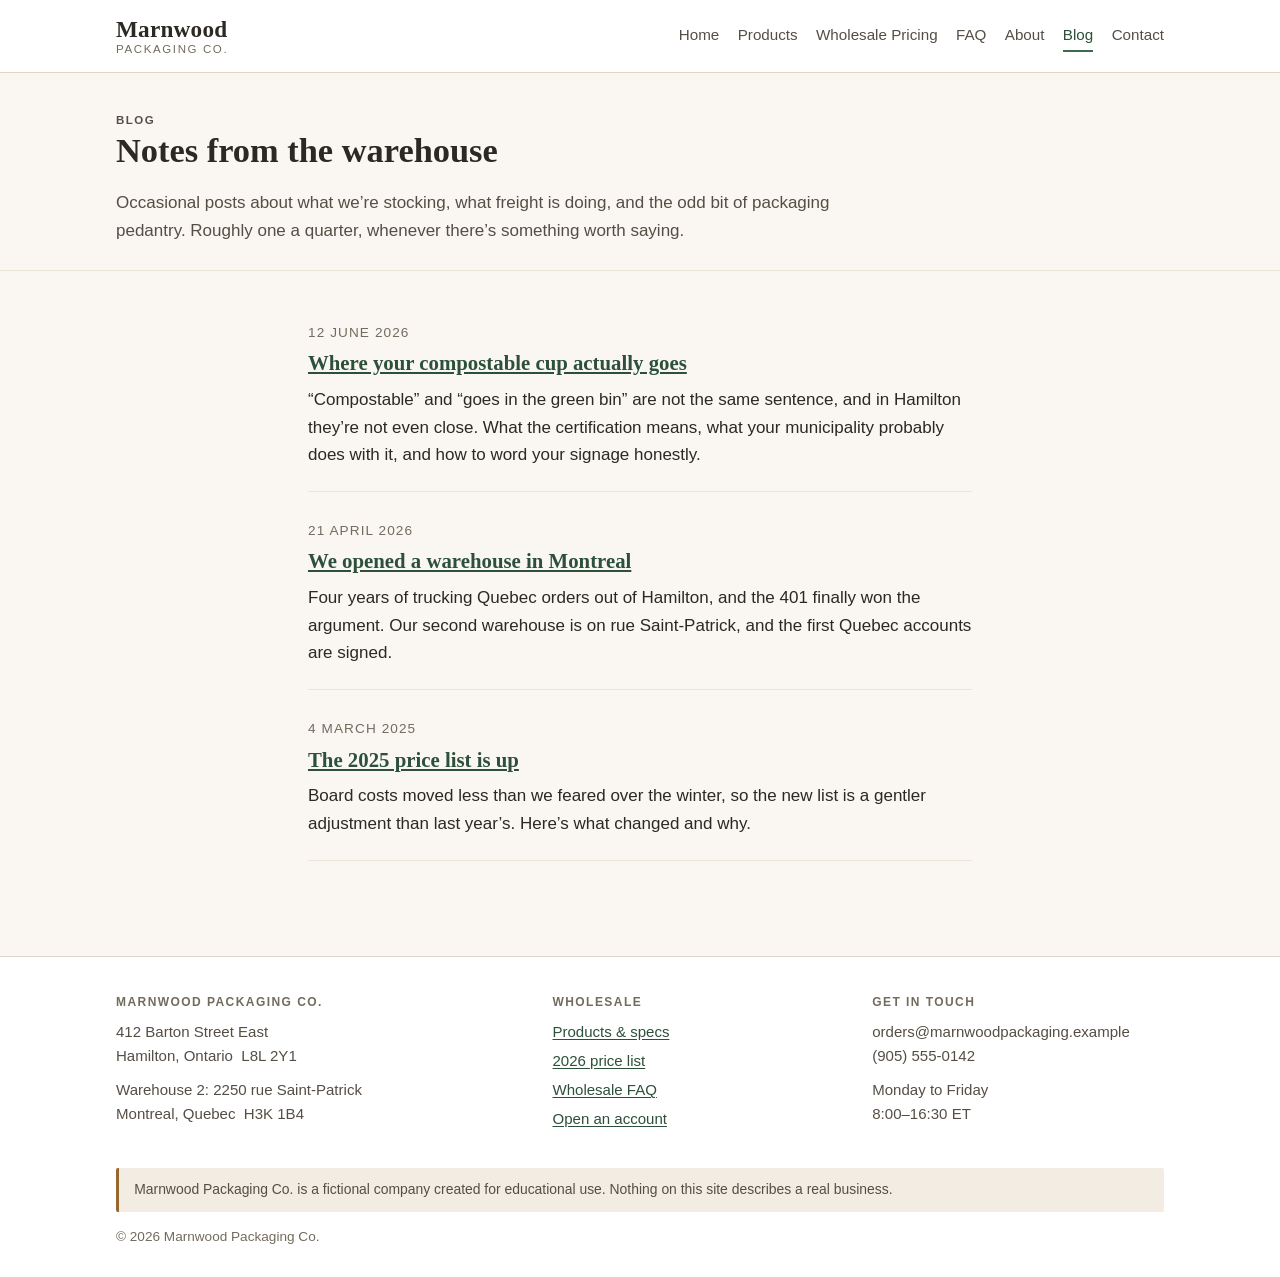
==== blog/index.html @ 463bfa5f "Add Marnwood Packaging Co. static site with planted verification traps Fictional Canadian SME market" ====
<!DOCTYPE html>
<html lang="en">
<head>
<meta charset="utf-8">
<meta name="viewport" content="width=device-width, initial-scale=1">
<meta name="robots" content="noindex, nofollow">
<title>Blog — Marnwood Packaging Co.</title>
<meta name="description" content="Notes from the warehouse: price changes, the Montreal move, and what actually happens to a compostable cup.">
<link rel="stylesheet" href="../style.css">
</head>
<body>
<a class="skip-link" href="#main">Skip to content</a>

<header class="site-header">
  <div class="wrap header-inner">
    <a class="brand" href="../index.html">
      <span class="brand-mark">Marnwood</span>
      <span class="brand-sub">Packaging Co.</span>
    </a>
    <nav class="site-nav" aria-label="Main">
      <a href="../index.html">Home</a>
      <a href="../products.html">Products</a>
      <a href="../pricing.html">Wholesale Pricing</a>
      <a href="../faq.html">FAQ</a>
      <a href="../about.html">About</a>
      <a href="index.html" aria-current="page">Blog</a>
      <a href="../contact.html">Contact</a>
    </nav>
  </div>
</header>

<main id="main">

<div class="page-head">
  <div class="wrap">
    <p class="eyebrow">Blog</p>
    <h1>Notes from the warehouse</h1>
    <p>Occasional posts about what we&rsquo;re stocking, what freight is doing, and the odd bit of
    packaging pedantry. Roughly one a quarter, whenever there&rsquo;s something worth saying.</p>
  </div>
</div>

<section class="section">
  <div class="wrap measure">
    <ul class="post-list">

      <li class="post-item">
        <p class="post-meta">12 June 2026</p>
        <h2><a href="green-bin-reality.html">Where your compostable cup actually goes</a></h2>
        <p>&ldquo;Compostable&rdquo; and &ldquo;goes in the green bin&rdquo; are not the same sentence, and
        in Hamilton they&rsquo;re not even close. What the certification means, what your municipality
        probably does with it, and how to word your signage honestly.</p>
      </li>

      <li class="post-item">
        <p class="post-meta">21 April 2026</p>
        <h2><a href="montreal-warehouse.html">We opened a warehouse in Montreal</a></h2>
        <p>Four years of trucking Quebec orders out of Hamilton, and the 401 finally won the argument.
        Our second warehouse is on rue Saint-Patrick, and the first Quebec accounts are signed.</p>
      </li>

      <li class="post-item">
        <p class="post-meta">4 March 2025</p>
        <h2><a href="2025-price-list.html">The 2025 price list is up</a></h2>
        <p>Board costs moved less than we feared over the winter, so the new list is a gentler adjustment
        than last year&rsquo;s. Here&rsquo;s what changed and why.</p>
      </li>

    </ul>
  </div>
</section>

</main>

<footer class="site-footer">
  <div class="wrap">
    <div class="footer-cols">
      <div>
        <h2>Marnwood Packaging Co.</h2>
        <p>412 Barton Street East<br>Hamilton, Ontario&nbsp; L8L 2Y1</p>
        <p>Warehouse 2: 2250 rue Saint-Patrick<br>Montreal, Quebec&nbsp; H3K 1B4</p>
      </div>
      <div>
        <h2>Wholesale</h2>
        <ul>
          <li><a href="../products.html">Products &amp; specs</a></li>
          <li><a href="../pricing.html">2026 price list</a></li>
          <li><a href="../faq.html">Wholesale FAQ</a></li>
          <li><a href="../contact.html">Open an account</a></li>
        </ul>
      </div>
      <div>
        <h2>Get in touch</h2>
        <p>orders@marnwoodpackaging.example<br>(905) 555&#8209;0142</p>
        <p>Monday to Friday<br>8:00&ndash;16:30 ET</p>
      </div>
    </div>
    <p class="fiction-notice">Marnwood Packaging Co. is a fictional company created for educational use. Nothing on this site describes a real business.</p>
    <p class="copyright">&copy; 2026 Marnwood Packaging Co.</p>
  </div>
</footer>

</body>
</html>
---- style.css ----
/* Marnwood Packaging Co. — single stylesheet, no build step, no dependencies. */

:root {
  --bg:          #faf7f2;
  --surface:     #ffffff;
  --surface-alt: #f2ece2;
  --ink:         #2c2822;
  --ink-soft:    #554e44;
  --ink-mute:    #736b5d;
  --rule:        #ded5c6;
  --rule-soft:   #ebe4d8;
  --green:       #3d6b4d;
  --green-dark:  #2c5039;
  --kraft:       #96682f;
  --maxw:        68rem;
}

*, *::before, *::after { box-sizing: border-box; }

html { -webkit-text-size-adjust: 100%; }

body {
  margin: 0;
  background: var(--bg);
  color: var(--ink);
  font-family: -apple-system, BlinkMacSystemFont, "Segoe UI", Roboto, Helvetica, Arial, sans-serif;
  font-size: 17px;
  line-height: 1.62;
}

h1, h2, h3, h4 {
  font-family: Georgia, "Iowan Old Style", "Times New Roman", serif;
  font-weight: 600;
  line-height: 1.22;
  color: var(--ink);
  margin: 0 0 0.5em;
}

h1 { font-size: 2.15rem; }
h2 { font-size: 1.5rem; margin-top: 2.4rem; }
h3 { font-size: 1.15rem; margin-top: 1.8rem; }

p, ul, ol, dl { margin: 0 0 1.05rem; }
ul, ol { padding-left: 1.25rem; }
li { margin-bottom: 0.35rem; }

a { color: var(--green-dark); text-decoration: underline; text-underline-offset: 2px; }
a:hover { color: var(--kraft); }

.wrap { max-width: var(--maxw); margin: 0 auto; padding: 0 1.25rem; }

.skip-link {
  position: absolute; left: -9999px; top: 0;
  background: var(--green-dark); color: #fff; padding: 0.6rem 1rem; z-index: 10;
}
.skip-link:focus { left: 0; }

/* ---------- Header ---------- */

.site-header {
  background: var(--surface);
  border-bottom: 1px solid var(--rule);
}

.header-inner {
  display: flex;
  flex-wrap: wrap;
  align-items: center;
  justify-content: space-between;
  gap: 0.75rem 1.5rem;
  padding-top: 1rem;
  padding-bottom: 1rem;
}

.brand { text-decoration: none; color: var(--ink); line-height: 1.15; display: block; }
.brand:hover { color: var(--ink); }
.brand-mark {
  display: block;
  font-family: Georgia, serif;
  font-size: 1.45rem;
  font-weight: 600;
  letter-spacing: 0.01em;
}
.brand-sub {
  display: block;
  font-size: 0.72rem;
  text-transform: uppercase;
  letter-spacing: 0.14em;
  color: var(--ink-mute);
}

.site-nav { display: flex; flex-wrap: wrap; gap: 0.35rem 1.15rem; }
.site-nav a {
  text-decoration: none;
  color: var(--ink-soft);
  font-size: 0.95rem;
  padding: 0.2rem 0;
  border-bottom: 2px solid transparent;
}
.site-nav a:hover { color: var(--green-dark); border-bottom-color: var(--green); }
.site-nav a[aria-current="page"] { color: var(--green-dark); border-bottom-color: var(--green); }

/* ---------- Sections ---------- */

main { display: block; }

.section { padding: 2.6rem 0; }
.section-alt { background: var(--surface-alt); border-top: 1px solid var(--rule-soft); border-bottom: 1px solid var(--rule-soft); }
.section-tight { padding: 1.8rem 0; }

.page-head { padding: 2.4rem 0 1.6rem; border-bottom: 1px solid var(--rule-soft); }
.page-head p { max-width: 46rem; color: var(--ink-soft); margin-bottom: 0; }

.eyebrow {
  text-transform: uppercase;
  letter-spacing: 0.13em;
  font-size: 0.72rem;
  color: var(--kraft);
  margin-bottom: 0.6rem;
  font-weight: 600;
}

.lede { font-size: 1.12rem; color: var(--ink-soft); max-width: 44rem; }

.hero { background: var(--surface); border-bottom: 1px solid var(--rule); padding: 3.2rem 0 2.8rem; }
.hero h1 { font-size: 2.5rem; max-width: 20ch; }

.measure { max-width: 44rem; }

/* ---------- Buttons ---------- */

.btn {
  display: inline-block;
  padding: 0.62rem 1.15rem;
  border-radius: 3px;
  text-decoration: none;
  font-size: 0.95rem;
  border: 1px solid var(--green-dark);
}
.btn-primary { background: var(--green-dark); color: #fff; }
.btn-primary:hover { background: var(--green); color: #fff; }
.btn-ghost { background: transparent; color: var(--green-dark); }
.btn-ghost:hover { background: var(--surface-alt); color: var(--green-dark); }
.btn-row { display: flex; flex-wrap: wrap; gap: 0.75rem; margin-top: 1.4rem; }

/* ---------- Cards & grids ---------- */

.grid { display: grid; gap: 1.25rem; }
.grid-2 { grid-template-columns: repeat(2, 1fr); }
.grid-3 { grid-template-columns: repeat(3, 1fr); }
.grid-4 { grid-template-columns: repeat(4, 1fr); }

.card {
  background: var(--surface);
  border: 1px solid var(--rule);
  border-radius: 4px;
  padding: 1.25rem 1.3rem;
}
.card h3 { margin-top: 0; }
.card p:last-child { margin-bottom: 0; }
.card-note { font-size: 0.88rem; color: var(--ink-mute); }

.stats { display: grid; grid-template-columns: repeat(4, 1fr); gap: 1.25rem; }
.stat { border-left: 3px solid var(--kraft); padding-left: 0.9rem; }
.stat-num { display: block; font-family: Georgia, serif; font-size: 1.75rem; color: var(--green-dark); }
.stat-label { display: block; font-size: 0.9rem; color: var(--ink-soft); }

.steps { counter-reset: step; display: grid; grid-template-columns: repeat(3, 1fr); gap: 1.5rem; }
.step { border-top: 3px solid var(--rule); padding-top: 0.9rem; }
.step h3 { margin-top: 0; font-size: 1.05rem; }
.step h3::before {
  counter-increment: step;
  content: counter(step);
  display: inline-block;
  width: 1.5rem; height: 1.5rem;
  margin-right: 0.5rem;
  border-radius: 50%;
  background: var(--green-dark);
  color: #fff;
  font-family: -apple-system, sans-serif;
  font-size: 0.8rem;
  text-align: center;
  line-height: 1.5rem;
}

/* ---------- Callouts ---------- */

.callout {
  background: var(--surface);
  border: 1px solid var(--rule);
  border-left: 4px solid var(--kraft);
  border-radius: 3px;
  padding: 1.15rem 1.3rem;
}
.callout h3 { margin-top: 0; }
.callout p:last-child { margin-bottom: 0; }

/* ---------- Tables ---------- */

.table-scroll { overflow-x: auto; margin: 0 0 1.4rem; }

table.data {
  width: 100%;
  border-collapse: collapse;
  background: var(--surface);
  font-size: 0.94rem;
  min-width: 34rem;
}
table.data caption {
  text-align: left;
  font-family: Georgia, serif;
  font-size: 1.05rem;
  font-weight: 600;
  padding: 0 0 0.5rem;
}
table.data th, table.data td {
  border: 1px solid var(--rule);
  padding: 0.55rem 0.7rem;
  text-align: left;
  vertical-align: top;
}
table.data thead th { background: var(--surface-alt); font-size: 0.85rem; letter-spacing: 0.02em; }
table.data tbody th { font-weight: 600; }
table.data td.num, table.data th.num { text-align: right; white-space: nowrap; }
table.data tbody tr:nth-child(even) td { background: #fbf9f5; }

.table-note { font-size: 0.9rem; color: var(--ink-mute); margin-top: -0.7rem; }

/* ---------- FAQ ---------- */

.faq-nav { background: var(--surface); border: 1px solid var(--rule); border-radius: 4px; padding: 1.1rem 1.3rem; }
.faq-nav ul { columns: 2; column-gap: 2rem; margin-bottom: 0; padding-left: 1.1rem; }
.faq-nav li { break-inside: avoid; font-size: 0.93rem; }

.faq-group { margin-top: 2.4rem; }
.faq-item { border-bottom: 1px solid var(--rule-soft); padding-bottom: 1.1rem; margin-bottom: 1.1rem; }
.faq-item:last-child { border-bottom: 0; }
.faq-item h3 { margin-top: 0; font-size: 1.08rem; }
.faq-item p:last-child { margin-bottom: 0; }

/* ---------- Forms ---------- */

.form-grid { display: grid; grid-template-columns: repeat(2, 1fr); gap: 1.1rem; }
.field { display: flex; flex-direction: column; }
.field-full { grid-column: 1 / -1; }
.field label { font-size: 0.9rem; font-weight: 600; margin-bottom: 0.3rem; }
.field .hint { font-size: 0.83rem; color: var(--ink-mute); margin: 0.3rem 0 0; }

input[type="text"], input[type="email"], input[type="tel"], select, textarea {
  font: inherit;
  font-size: 0.95rem;
  color: var(--ink);
  background: var(--surface);
  border: 1px solid var(--rule);
  border-radius: 3px;
  padding: 0.55rem 0.65rem;
  width: 100%;
}
textarea { min-height: 9rem; resize: vertical; }
input:focus, select:focus, textarea:focus { outline: 2px solid var(--green); outline-offset: 1px; }

.checkbox-row { display: flex; align-items: flex-start; gap: 0.55rem; grid-column: 1 / -1; }
.checkbox-row label { font-weight: 400; font-size: 0.95rem; margin: 0; }
.checkbox-row input { margin-top: 0.4rem; }

fieldset { border: 1px solid var(--rule); border-radius: 4px; padding: 1.2rem 1.3rem 1.4rem; margin: 0 0 1.5rem; background: var(--surface); }
legend { font-family: Georgia, serif; font-weight: 600; padding: 0 0.4rem; }

/* ---------- Blog ---------- */

.post-list { list-style: none; padding: 0; margin: 0; }
.post-item { border-bottom: 1px solid var(--rule-soft); padding: 1.4rem 0; }
.post-item:first-child { padding-top: 0.6rem; }
.post-item h2 { margin-top: 0; font-size: 1.3rem; }
.post-item p:last-child { margin-bottom: 0; }

.post-meta { font-size: 0.85rem; color: var(--ink-mute); text-transform: uppercase; letter-spacing: 0.08em; margin-bottom: 0.4rem; }

.prose { max-width: 40rem; }
.prose h2 { font-size: 1.25rem; }

.back-link { font-size: 0.92rem; }

/* ---------- Footer ---------- */

.site-footer {
  background: var(--surface);
  border-top: 1px solid var(--rule);
  margin-top: 3rem;
  padding: 2.4rem 0 1.8rem;
  font-size: 0.94rem;
  color: var(--ink-soft);
}
.footer-cols { display: grid; grid-template-columns: 1.4fr 1fr 1fr; gap: 1.75rem; }
.footer-cols h2 {
  font-family: -apple-system, sans-serif;
  font-size: 0.75rem;
  text-transform: uppercase;
  letter-spacing: 0.12em;
  color: var(--ink-mute);
  margin: 0 0 0.6rem;
}
.footer-cols ul { list-style: none; padding: 0; margin: 0; }
.footer-cols li { margin-bottom: 0.3rem; }
.footer-cols p { margin-bottom: 0.6rem; }

.fiction-notice {
  margin: 2rem 0 0.9rem;
  padding: 0.7rem 0.95rem;
  background: var(--surface-alt);
  border-left: 3px solid var(--kraft);
  border-radius: 2px;
  font-size: 0.87rem;
  line-height: 1.5;
  color: var(--ink-soft);
}

.copyright { font-size: 0.85rem; color: var(--ink-mute); margin: 0; }

/* ---------- Responsive ---------- */

@media (max-width: 62rem) {
  .grid-4 { grid-template-columns: repeat(2, 1fr); }
  .stats { grid-template-columns: repeat(2, 1fr); }
}

@media (max-width: 46rem) {
  body { font-size: 16px; }
  h1 { font-size: 1.8rem; }
  .hero h1 { font-size: 2rem; }
  .grid-2, .grid-3, .grid-4 { grid-template-columns: 1fr; }
  .steps { grid-template-columns: 1fr; }
  .footer-cols { grid-template-columns: 1fr; }
  .form-grid { grid-template-columns: 1fr; }
  .faq-nav ul { columns: 1; }
  .header-inner { flex-direction: column; align-items: flex-start; }
}
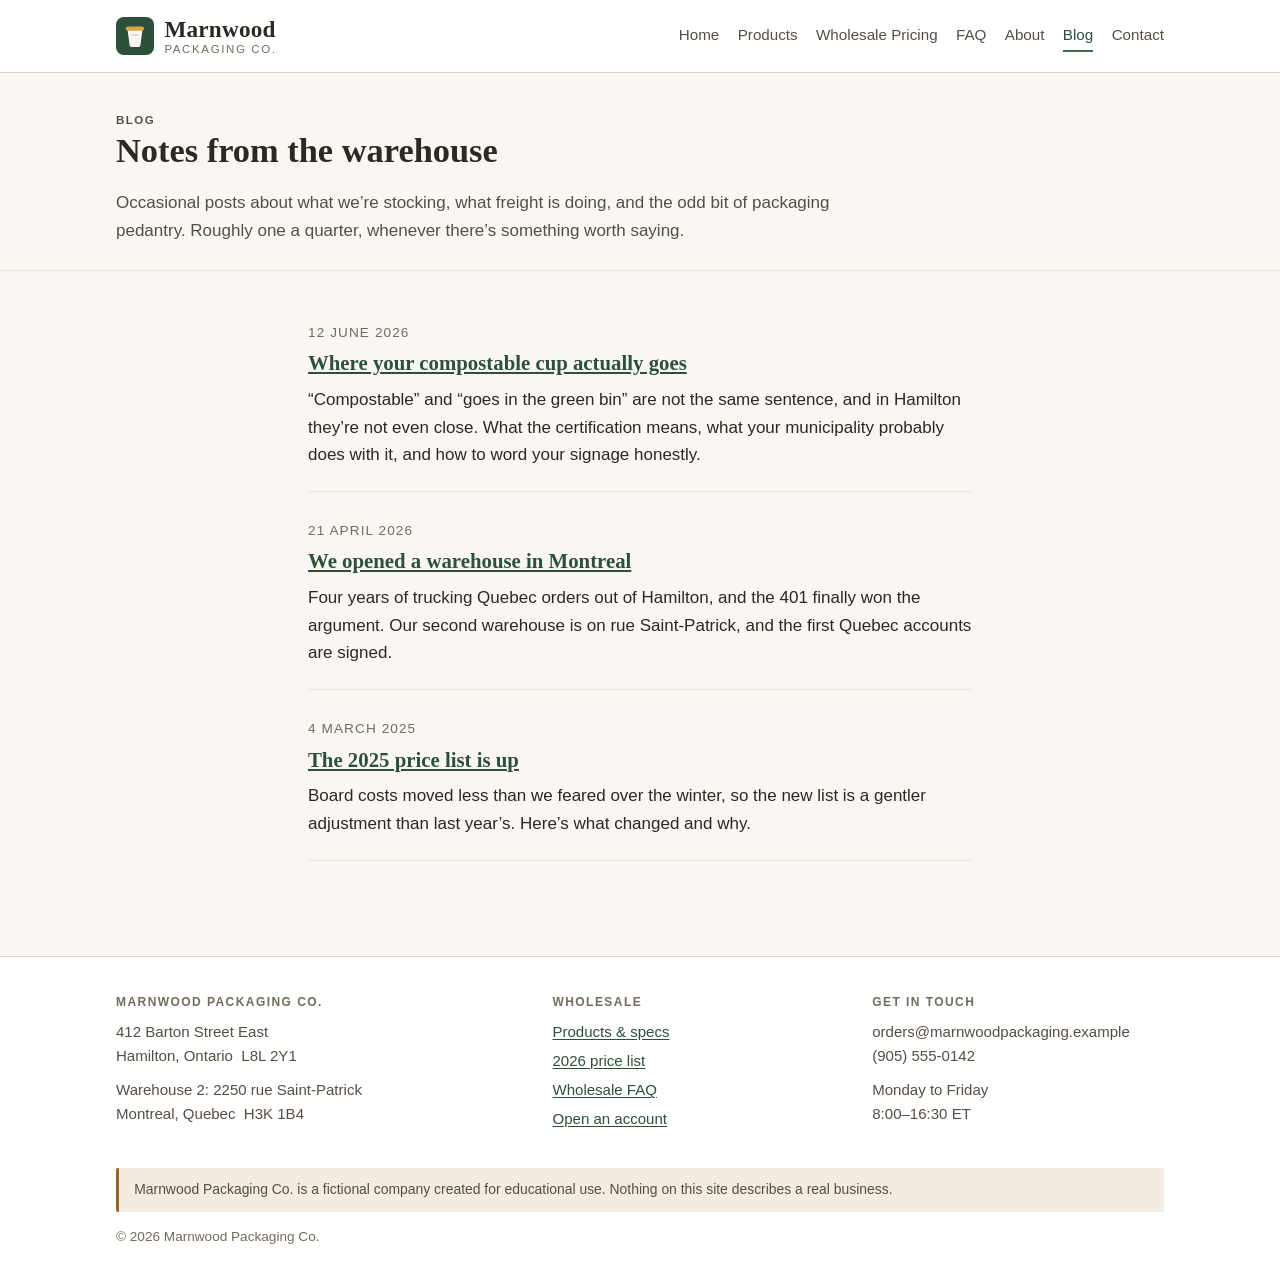
==== commit c3e52afd: "Add imagery: product line drawings, logo mark, and licensed photography Original SVG artwork: logo/f" ====
--- a/blog/index.html
+++ b/blog/index.html
@@ -7,6 +7,7 @@
 <title>Blog — Marnwood Packaging Co.</title>
 <meta name="description" content="Notes from the warehouse: price changes, the Montreal move, and what actually happens to a compostable cup.">
 <link rel="stylesheet" href="../style.css">
+<link rel="icon" href="../assets/favicon.svg" type="image/svg+xml">
 </head>
 <body>
 <a class="skip-link" href="#main">Skip to content</a>
@@ -14,8 +15,11 @@
 <header class="site-header">
   <div class="wrap header-inner">
     <a class="brand" href="../index.html">
-      <span class="brand-mark">Marnwood</span>
-      <span class="brand-sub">Packaging Co.</span>
+      <img class="brand-logo" src="../assets/mark.svg" alt="" width="38" height="38">
+      <span class="brand-text">
+        <span class="brand-mark">Marnwood</span>
+        <span class="brand-sub">Packaging Co.</span>
+      </span>
     </a>
     <nav class="site-nav" aria-label="Main">
       <a href="../index.html">Home</a>
--- a/style.css
+++ b/style.css
@@ -335,3 +335,79 @@
   .faq-nav ul { columns: 1; }
   .header-inner { flex-direction: column; align-items: flex-start; }
 }
+
+/* ================= Imagery ================= */
+
+.brand { display: flex; align-items: center; gap: 0.65rem; }
+.brand-logo { width: 38px; height: 38px; flex: none; display: block; }
+.brand-text { display: block; }
+
+/* Product line drawings */
+.card-media { padding: 0; overflow: hidden; display: flex; flex-direction: column; }
+.product-art {
+  display: block; width: 100%; height: auto;
+  background: #fdfbf7;
+  border-bottom: 1px solid var(--rule);
+}
+.card-body { padding: 1.1rem 1.3rem 1.25rem; }
+.card-body h3 { margin-top: 0; }
+.card-body p:last-child { margin-bottom: 0; }
+
+.product-head {
+  display: grid;
+  grid-template-columns: 1fr 290px;
+  gap: 1.9rem;
+  align-items: start;
+  margin-bottom: 1.5rem;
+}
+.product-head > p { margin-bottom: 0; }
+.product-head img {
+  width: 100%; height: auto;
+  background: #fdfbf7;
+  border: 1px solid var(--rule);
+  border-radius: 4px;
+}
+
+/* Certification badges */
+.badge-row { display: flex; flex-wrap: wrap; gap: 1.1rem 2rem; margin: 0 0 1.5rem; }
+.badge { display: flex; align-items: center; gap: 0.65rem; }
+.badge img { width: 46px; height: 46px; flex: none; }
+.badge strong { display: block; font-size: 0.92rem; color: var(--ink); }
+.badge span { display: block; font-size: 0.82rem; color: var(--ink-mute); }
+
+/* Photographs */
+.photo-figure { margin: 0 0 1.5rem; }
+.photo-figure img {
+  width: 100%; height: auto; display: block;
+  border: 1px solid var(--rule);
+  border-radius: 4px;
+}
+.photo-figure figcaption {
+  font-size: 0.82rem;
+  line-height: 1.5;
+  color: var(--ink-mute);
+  margin-top: 0.5rem;
+}
+.photo-figure figcaption a { color: var(--ink-mute); }
+
+.photo-inset { float: right; width: 300px; margin: 0.3rem 0 1.2rem 1.8rem; }
+
+/* Kraft paper band */
+.kraft-band {
+  background-color: #e9d9bb;
+  background-image: url('assets/img/kraft-texture.jpg');
+  background-size: 300px auto;
+  border-top: 1px solid var(--rule);
+  border-bottom: 1px solid var(--rule);
+}
+.kraft-band .step { border-top-color: rgba(44, 40, 34, 0.28); }
+.kraft-band .lede, .kraft-band p { color: var(--ink); }
+
+@media (max-width: 62rem) {
+  .product-head { grid-template-columns: 1fr; }
+  .product-head img { max-width: 320px; }
+}
+@media (max-width: 46rem) {
+  .photo-inset { float: none; width: 100%; margin: 0 0 1.2rem; }
+  .brand-logo { width: 34px; height: 34px; }
+}
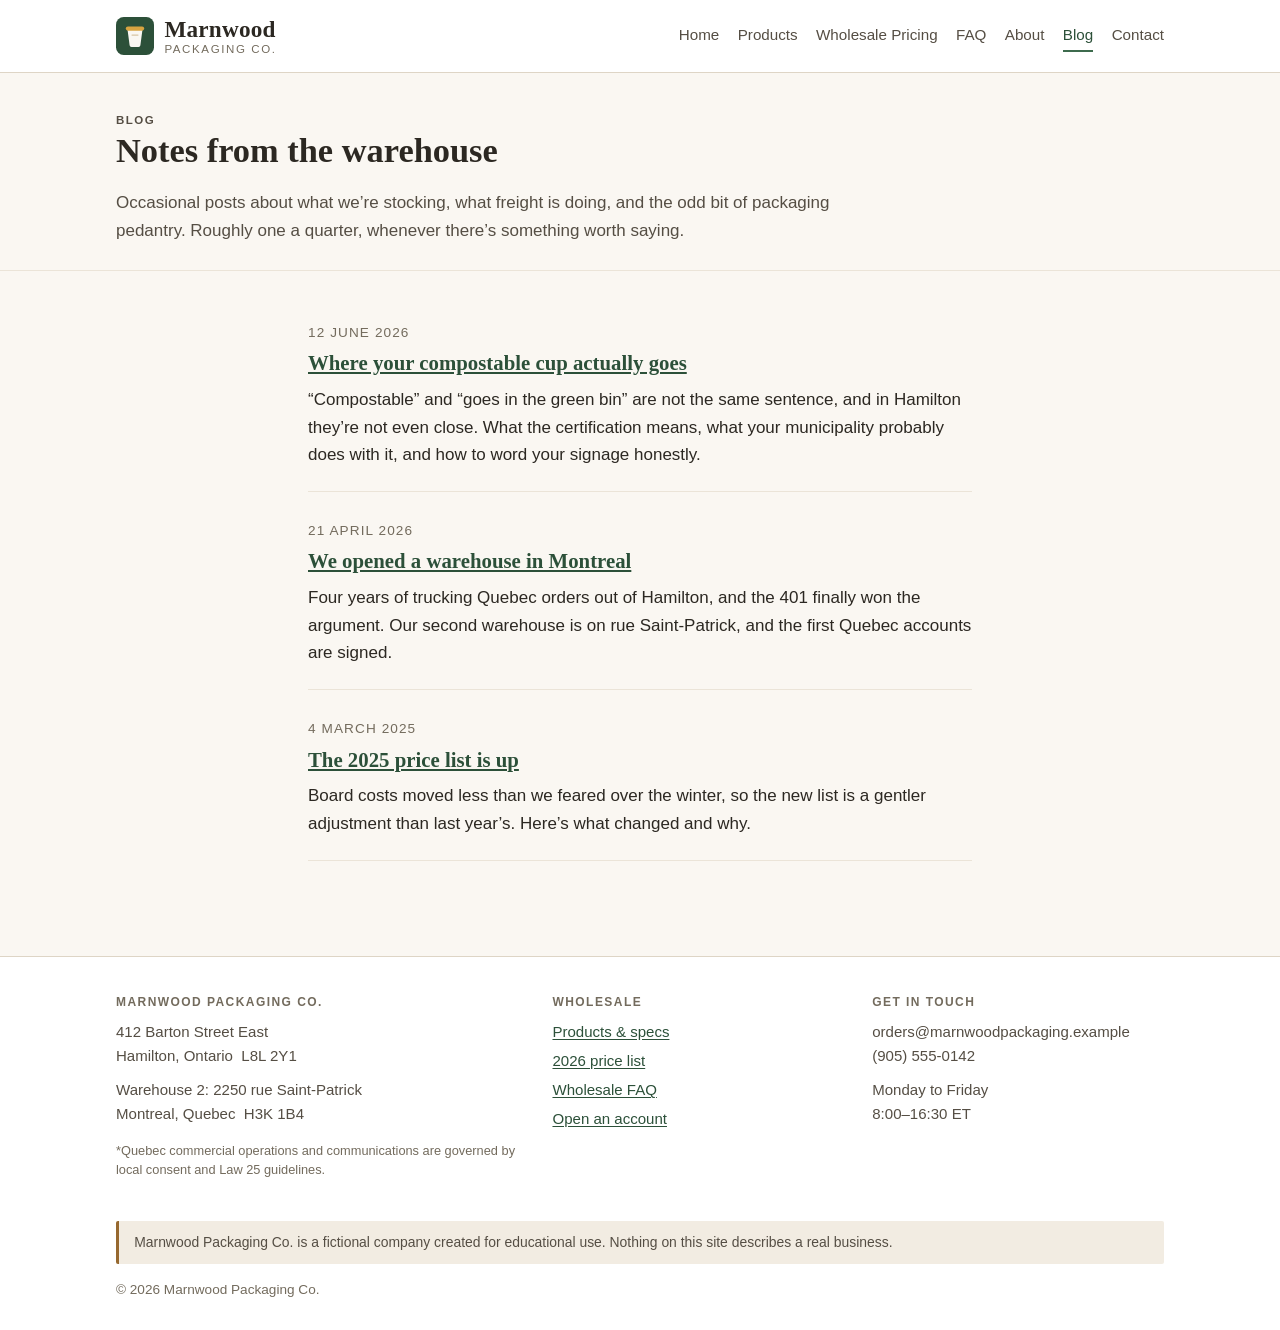
==== commit bd1549b0: "Add hidden freight surcharge and Quebec Law 25 traps Two new verification traps for the audit exerci" ====
--- a/blog/index.html
+++ b/blog/index.html
@@ -83,6 +83,7 @@
         <h2>Marnwood Packaging Co.</h2>
         <p>412 Barton Street East<br>Hamilton, Ontario&nbsp; L8L 2Y1</p>
         <p>Warehouse 2: 2250 rue Saint-Patrick<br>Montreal, Quebec&nbsp; H3K 1B4</p>
+        <p class="legal-fine-print">*Quebec commercial operations and communications are governed by local consent and Law&nbsp;25 guidelines.</p>
       </div>
       <div>
         <h2>Wholesale</h2>
--- a/style.css
+++ b/style.css
@@ -315,6 +315,7 @@
   color: var(--ink-soft);
 }
 
+.legal-fine-print { font-size: 0.8rem; color: var(--ink-mute); margin: 0.9rem 0 0; line-height: 1.5; }
 .copyright { font-size: 0.85rem; color: var(--ink-mute); margin: 0; }
 
 /* ---------- Responsive ---------- */
